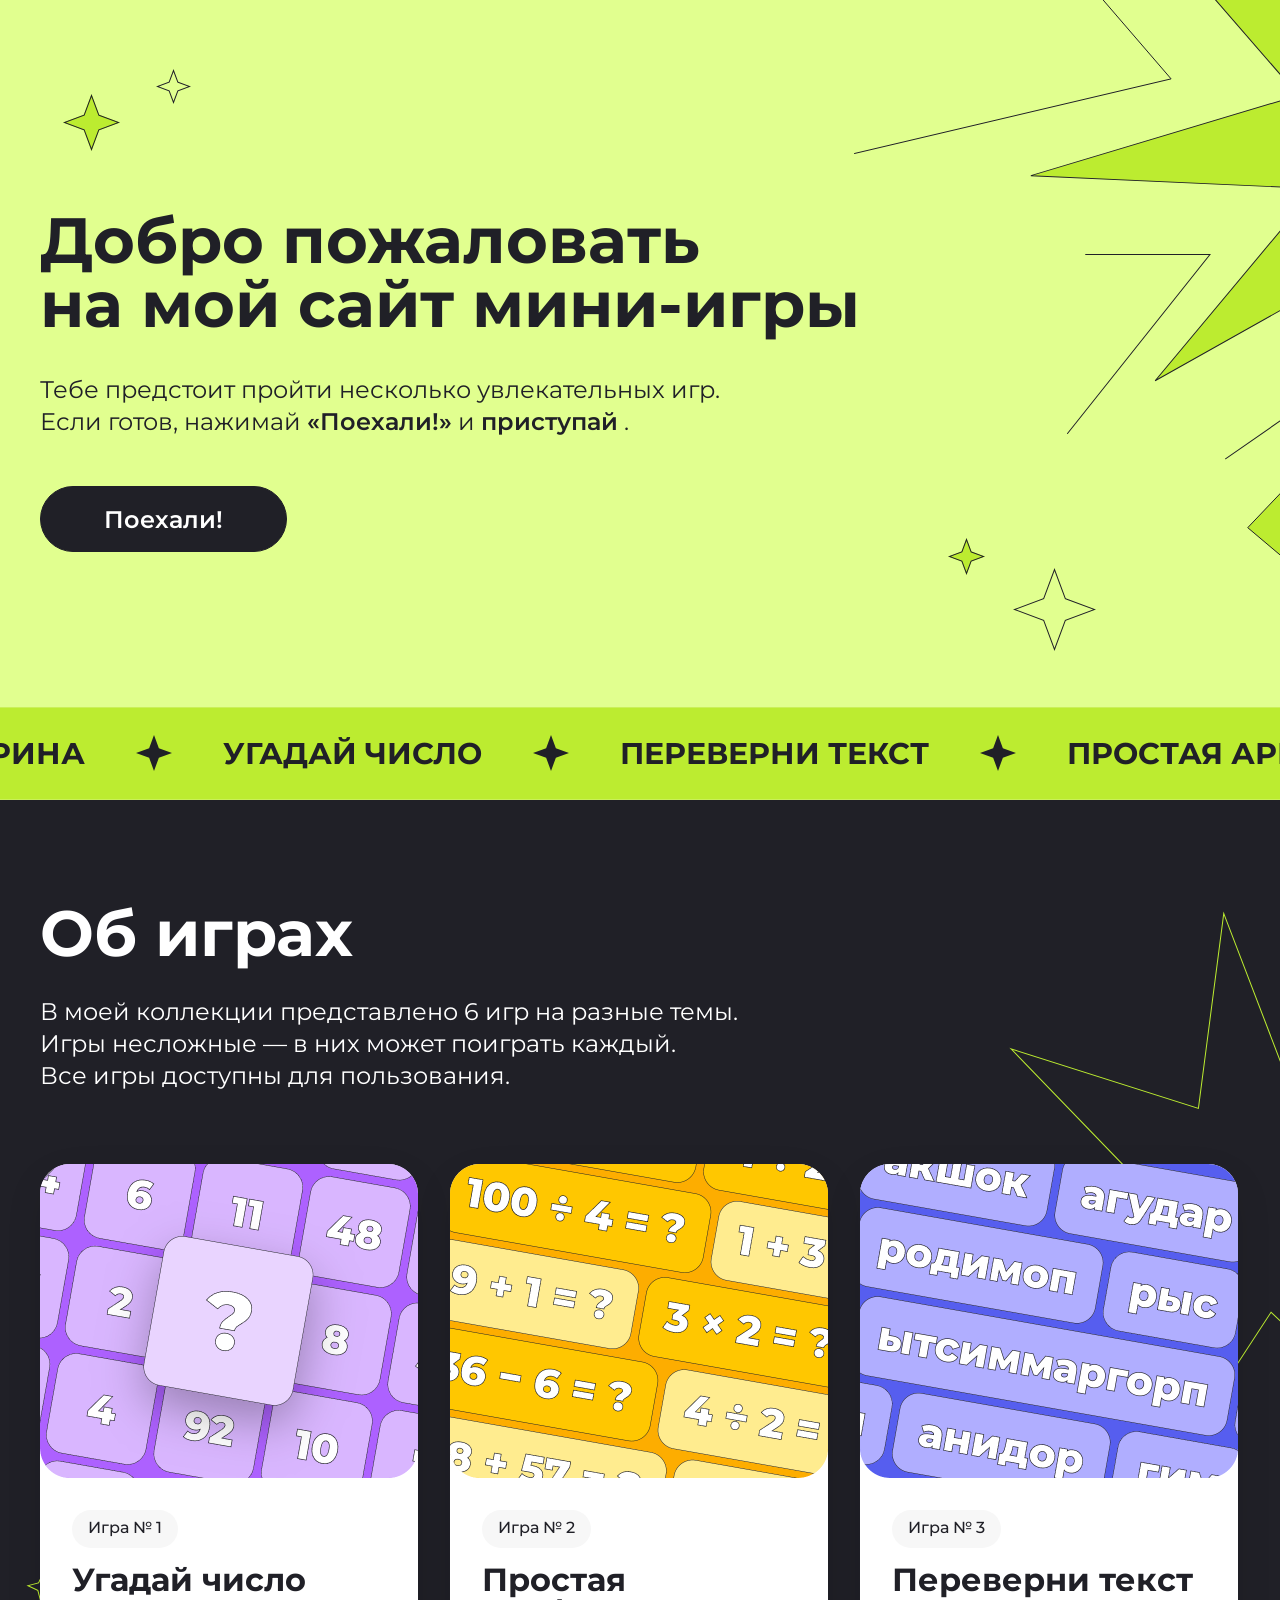
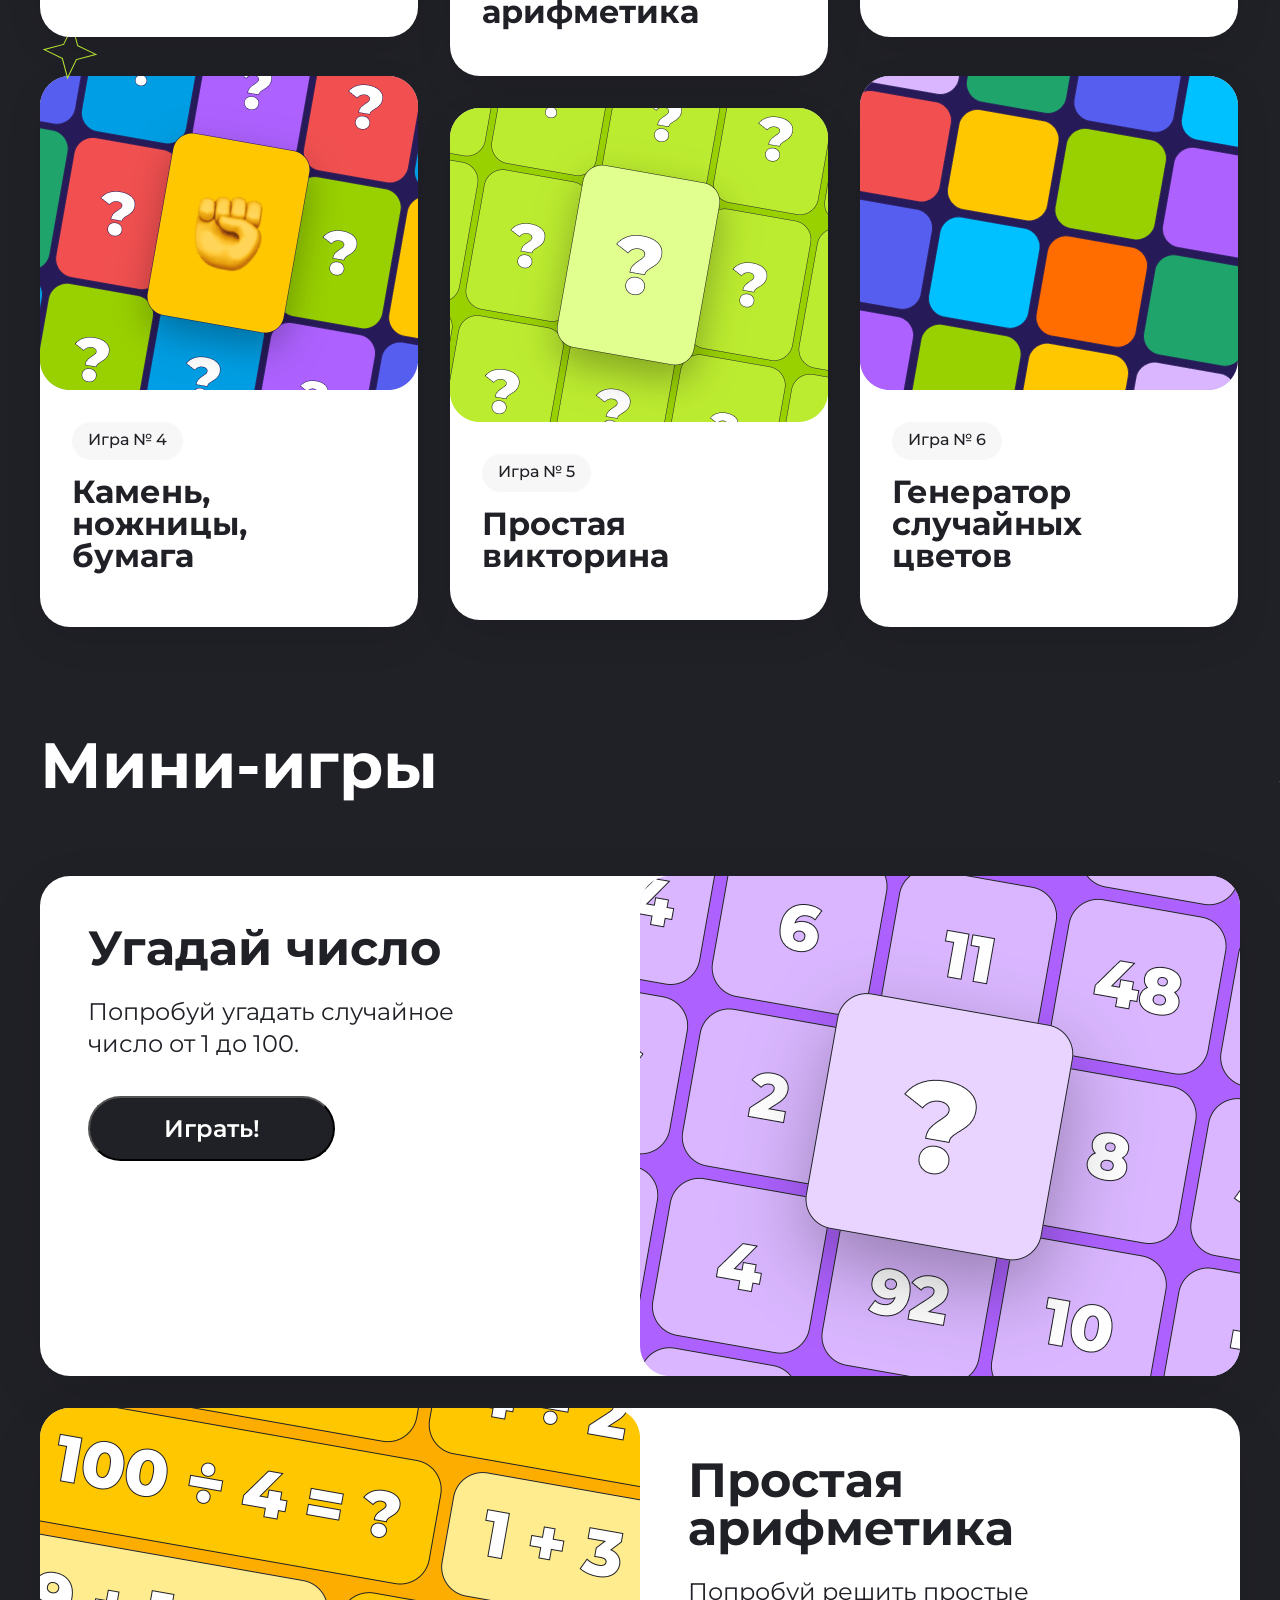
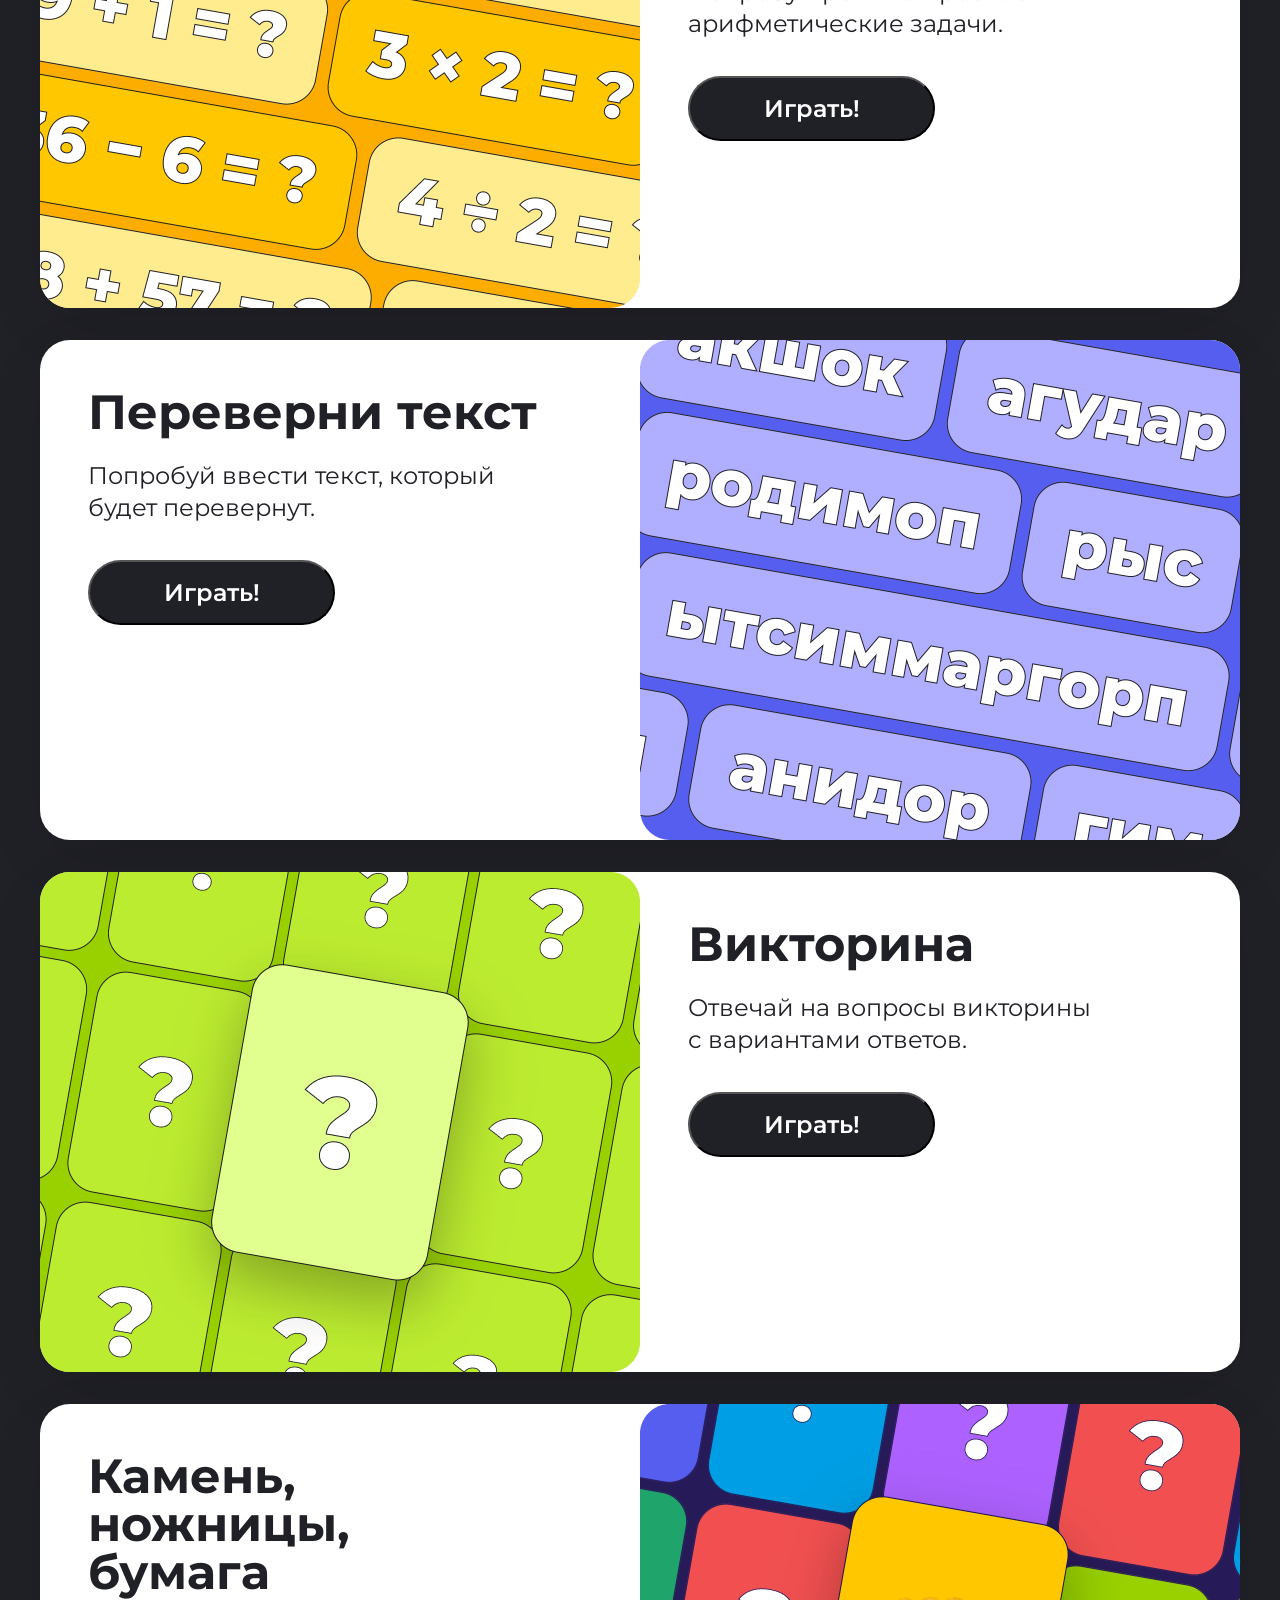
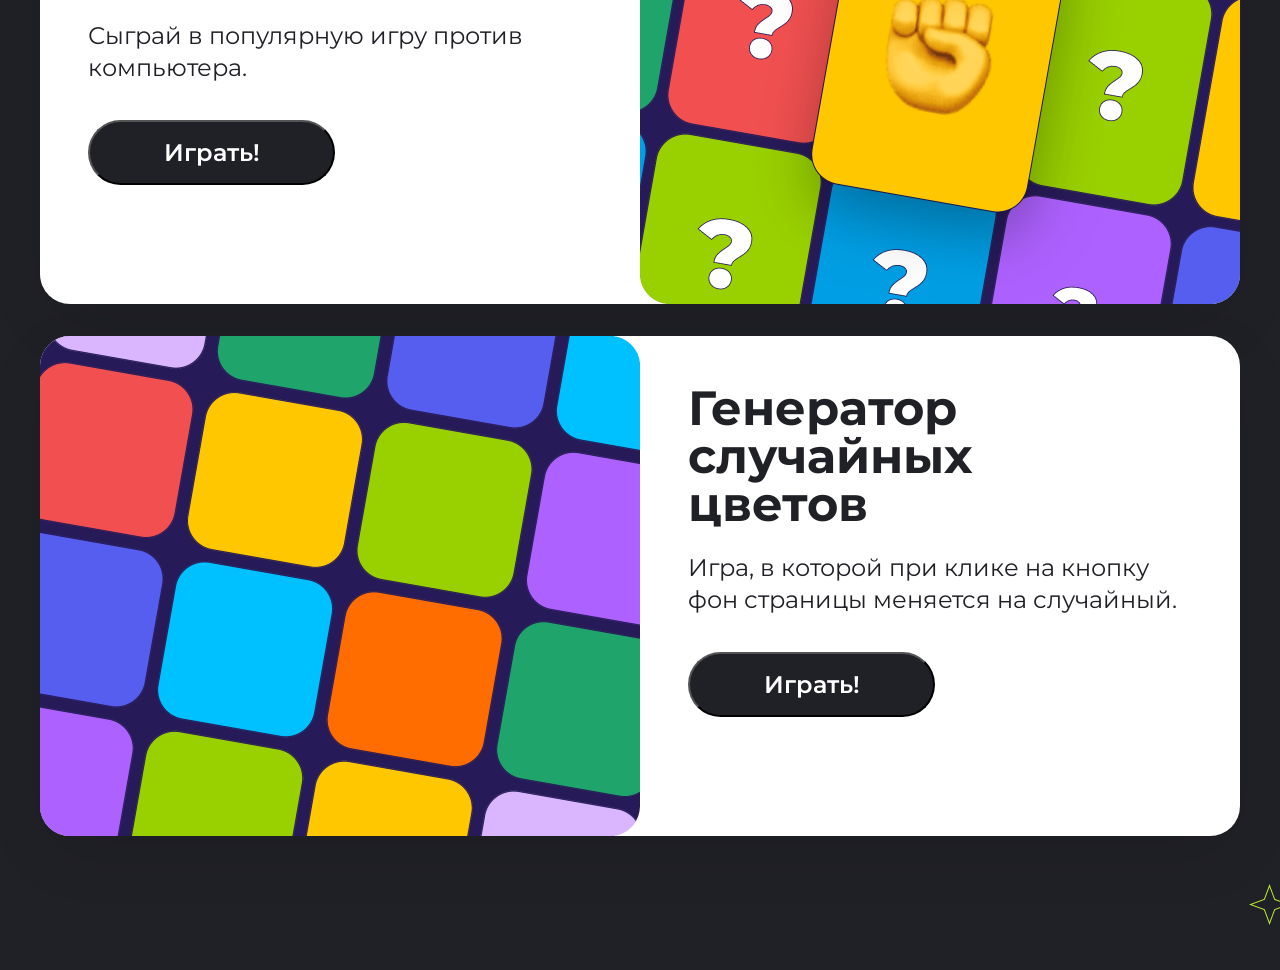
==== idex.html @ a17f1c23 "Обрезала поля и выделила поехали" ====
<!DOCTYPE html>
<html lang="en">
<head>
    <meta charset="UTF-8">
    <meta name="viewport" content="width=device-width, initial-scale=1.0">
    <title>Mini-igra</title>
    <link rel="preconnect" href="https://fonts.googleapis.com">
    <link rel="preconnect" href="https://fonts.gstatic.com" crossorigin>
    <link href="https://fonts.googleapis.com/css2?family=Montserrat:ital,wght@0,100..900;1,100..900&display=swap" rel="stylesheet">
    <link rel="stylesheet" href="style.css">
</head>
<body>
    <main>
      <section class="hero-page center">
        <img class="hero-page__img2"  src="jpg/Star-2.svg" alt="star">
        <img class="hero-page__img"  src="jpg/Star-3.svg" alt="star">
        <img class="hero-page__img3" src="jpg/star-4.svg" alt="star">
        <img class="hero-page__img4" src="jpg/vek1.svg" alt="star">
        <img class="hero-page__img5" src="jpg/vektor2.svg" alt="star">
        <img class="hero-page__img6" src="jpg/vektor3.svg" alt="star">
        <img class="hero-page__img7" src="jpg/palka.svg" alt="star">
        <img class="hero-page__img8" src="jpg/treug.svg" alt="star">
        <img class="hero-page__img9" src="jpg/Star-5.svg" alt="star">
        <img class="hero-page__img10" src="jpg/Star-6.svg" alt="star">
         <header class="header">
         <h1 class="header-title">Добро пожаловать <br> на мой сайт мини-игры</h1>
         <p class="header-subtitle">Тебе предстоит пройти несколько увлекательных игр.<br> Если готов, нажимай <span class="header-span"> «Поехали!»</span> и <span class="header-span">приступай</span> .</p>
         <a href="#scroll" class="header-button">Поехали!</a>
         </header>
         <div class="strip">
             <img src="jpg/Star-13.svg" alt="star" class="strip-star">
            <p class="strip-text">Викторина</p>
            <img src="jpg/Star-13.svg" alt="star" class="strip-star">
            <p class="strip-text">Угадай число</p>
             <img src="jpg/Star-13.svg" alt="star" class="strip-star">
            <p class="strip-text">Переверни текст</p>
             <img src="jpg/Star-13.svg" alt="star" class="strip-star">
            <p class="strip-text">Простая арифметика</p>
            <img src="jpg/Star-13.svg" alt="star" class="strip-star">
            <p class="strip-text">Викторина</p>
         </div>
      </section>
        <section class="content center"> 
            <h1 class="content-title" id="scroll">Об играх</h1>
            <p class="content-subtitle">В моей коллекции представлено 6 игр на разные темы. <br>Игры несложные — в них может поиграть каждый.<br> Все игры доступны для пользования.</p>
             <img class="content-star" src="jpg/Star-1.svg" alt="star">
             <img class="content-star2" src="jpg/Star-11.svg" alt="star">
             <img class="content-star3" src="jpg/Star-12.svg" alt="star">
            <div class="igra">
                <a href="#" class="igra-mini">
                    <img src="jpg/Обложка карточки.png" alt="kartochka" class="igra-mini__img">
                    <div class="igra-content">
                        <p class="igra-nomer">Игра № 1</p>
                        <p class="igra-name" >Угадай число</p>
                    </div>
                </a>
                  <a href="#" class="igra-mini2">
                    <img src="jpg/Обложка карточки(2).png" alt="kartochka" class="igra-mini__img">
                    <div class="igra-content">
                        <p class="igra-nomer">Игра № 2</p>
                        <p class="igra-name" >Простая <br> арифметика</p>
                    </div>
                </a>
                <a href="#" class="igra-mini">
                    <img src="jpg/Обложка карточки (3).png" alt="kartochka" class="igra-mini__img">
                    <div class="igra-content">
                        <p class="igra-nomer">Игра № 3</p>
                        <p class="igra-name" >Переверни текст</p>
                    </div>
                </a>
                 <a href="#" class="igra-mini3">
                    <img src="jpg/Обложка карточки (4).png" alt="kartochka" class="igra-mini__img">
                    <div class="igra-content">
                        <p class="igra-nomer">Игра № 4</p>
                        <p class="igra-name" >Камень,<br>ножницы,<br>бумага</p>
                    </div>
                </a>
                 <a href="#" class="igra-mini4">
                    <img src="jpg/Обложка карточки (5).png" alt="kartochka" class="igra-mini__img">
                    <div class="igra-content">
                        <p class="igra-nomer">Игра № 5</p>
                        <p class="igra-name" >Простая <br>викторина</p>
                    </div>
                </a>
                 <a href="#" class="igra-mini3">
                    <img src="jpg/Обложка карточки (6).png" alt="kartochka" class="igra-mini__img">
                    <div class="igra-content">
                        <p class="igra-nomer">Игра № 6</p>
                        <p class="igra-name" >Генератор <br>случайных <br>цветов</p>
                    </div>
                </a>
            </div>
        </section>
           <section class="mini-igri center">
            <img class="mini-igri__star"  src="jpg/Star-17.svg" alt="star">
            <img class="mini-igri__star2"  src="jpg/Star-16.svg" alt="star">
            <img class="mini-igri__star3" src="jpg/Star-18.svg" alt="star">
            <img class="mini-igri__star4" src="jpg/Star-19.svg" alt="star">
            <h1 class="mini-igri__title">Мини-игры</h1>
              <a href="#" class="mini-igri__igra1">
                    <img src="jpg/igra1.png" alt="kartochka" class="mini-igra__img">
                    <div class="mini-igri__content">
                        <p class="mini-igra__name">Угадай число</p>
                        <p class="mini-igra__infor" >Попробуй угадать случайное <br>число от 1 до 100.</p>
                        <button class="mini-igri__button">Играть!</button>
                    </div>
                </a>
                <a href="#" class="mini-igri__igra2">
                    <img src="jpg/igra2.png" alt="kartochka" class="mini-igra__img">
                    <div class="mini-igri__content">
                        <p class="mini-igra__name">Простая <br> арифметика</p>
                        <p class="mini-igra__infor" >Попробуй решить простые <br> арифметические задачи.</p>
                        <button class="mini-igri__button">Играть!</button>
                    </div>
                </a>
                <a href="#" class="mini-igri__igra">
                    <img src="jpg/igra3.png" alt="kartochka" class="mini-igra__img">
                    <div class="mini-igri__content">
                        <p class="mini-igra__name">Переверни текст</p>
                        <p class="mini-igra__infor" >Попробуй ввести текст, который <br>будет перевернут.</p>
                        <button class="mini-igri__button">Играть!</button>
                    </div>
                </a>
                <a href="#" class="mini-igri__igra2">
                    <img src="jpg/igra4.png" alt="kartochka" class="mini-igra__img">
                    <div class="mini-igri__content">
                        <p class="mini-igra__name">Викторина</p>
                        <p class="mini-igra__infor" >Отвечай на вопросы викторины <br>с вариантами ответов.</p>
                        <button class="mini-igri__button">Играть!</button>
                    </div>
                </a>
                <a href="#" class="mini-igri__igra">
                    <img src="jpg/igra5.png" alt="kartochka" class="mini-igra__img">
                    <div class="mini-igri__content">
                        <p class="mini-igra__name">Камень, <br>ножницы,<br>бумага</p>
                        <p class="mini-igra__infor">Сыграй в популярную игру против компьютера.</p>
                        <button class="mini-igri__button">Играть!</button>
                    </div>
                </a>
                <a href="#" class="mini-igri__igra2">
                    <img src="jpg/igra6.png" alt="kartochka" class="mini-igra__img">
                    <div class="mini-igri__content">
                        <p class="mini-igra__name">Генератор <br>случайных <br>цветов</p>
                        <p class="mini-igra__infor" >Игра, в которой при клике на кнопку <br> фон страницы меняется на случайный.</p>
                        <button class="mini-igri__button">Играть!</button>
                    </div>
                </a>
           </section>
    </main>
     <footer>

    </footer>
    
</body>
</html>
---- style.css ----
* {
  margin: 0;
  padding: 0;
}

a {
  text-decoration: none;
}

a,
input,
button {
  font-family: "Montserrat", sans-serif;
}

body {
  font-family: "Montserrat", sans-serif;
  font-size: 16px;
}

.center {
  padding-left: calc(50% - 600px);
  padding-right: calc(50% - 600px);
  overflow: hidden;
}

.hero-page {
  background: rgb(225, 255, 143);
  width: 1440px;
  height: 800px;
  position: relative;
}

.hero-page__img2 {
  position: absolute;
  top: 94px;
  left: 63px;
}

.hero-page__img {
  position: absolute;
  top: 69px;
  left: 156px;
}

.hero-page__img3 {
  position: absolute;
  top: -333px;
  right: -488px;
  left: 929px;
}

.hero-page__img4 {
  position: absolute;
  top: -10px;
  right: 269px;
  left: 854px;
}

.hero-page__img5 {
  position: absolute;
  top: 254px;
  left: 1067px;
  right: 231px;
}

.hero-page__img6 {
  position: absolute;
  top: 379px;
  left: 1225px;
  right: 5px;
}

.hero-page__img8 {
  position: absolute;
  top: 468px;
  left: 1247px;
  right: 113px;
}

.hero-page__img7 {
  position: absolute;
  top: 663px;
  left: 1347px;
  right: 61px;
}

.hero-page__img9 {
  position: absolute;
  top: 538px;
  left: 948px;
  right: 455px;
}

.hero-page__img10 {
  position: absolute;
  top: 568px;
  left: 1013px;
  right: 344px;
}

.header {
  padding-top: 194px;
}

.header-title {
  height: 156px;
  display: flex;
  flex-direction: row;
  align-items: center;
  color: rgb(32, 32, 39);
  font-family: "Montserrat";
  font-size: 64px;
  font-weight: 700;
  line-height: 100%;
  letter-spacing: 0px;
  text-align: left;
}

.header-subtitle {
  flex-direction: row;
  align-items: center;
  color: rgb(32, 32, 39);
  font-family: "Montserrat";
  font-size: 24px;
  font-weight: undefined;
  line-height: 32px;
  letter-spacing: 0px;
  text-align: left;
  padding-top: 24px;
}

.header-span {
  font-weight: 600;
}

.header-button {
  display: flex;
  flex-direction: row;
  justify-content: center;
  align-items: center;
  gap: 10;
  padding: 16px 28px 16px 28px;
  box-sizing: border-box;
  border: 1px solid rgb(32, 32, 39);
  border-radius: 60px;
  background: rgb(32, 32, 39);
  color: rgb(255, 255, 255);
  font-family: "Montserrat";
  font-size: 24px;
  font-weight: 600;
  line-height: 29px;
  letter-spacing: 0%;
  text-align: center;
  width: 247px;
  height: 66px;
  margin-top: 48px;
}

.header-button:hover {
  box-sizing: border-box;
  border: 1px solid rgb(0, 0, 0);
  border-radius: 60px;
  color: rgb(0, 0, 0);
  font-family: "Montserrat";
  font-size: 24px;
  font-weight: 600;
  line-height: 29px;
  letter-spacing: 0%;
  text-align: center;
  background-color: white;
}

.strip {
  display: flex;
  gap: 51px;
  justify-content: flex-start;
  align-items: flex-start;
  gap: 10;
  margin-top: 155px;
  margin-left: -300px;
  margin-right: -1500px;
  padding: 27px 49px 27px 49px;
  box-sizing: border-box;
  border: 1px solid rgba(255, 255, 255, 0.2);
  -webkit-backdrop-filter: blur(50px);
          backdrop-filter: blur(50px);
  background: rgb(188, 236, 48);
}

.strip-star {
  width: 36px;
  height: 36px;
}

.strip-text {
  display: flex;
  flex-direction: row;
  align-items: center;
  color: rgb(32, 32, 39);
  font-family: "Montserrat";
  font-size: 30px;
  font-weight: 700;
  line-height: 37px;
  letter-spacing: 4%;
  text-align: left;
  text-transform: uppercase;
}

.content {
  background: rgb(32, 32, 39);
  width: 1440px;
  height: 1470px;
  position: relative;
  z-index: 0;
}

.content-title {
  padding-top: 56px;
  display: flex;
  flex-direction: row;
  align-items: center;
  color: rgb(255, 255, 255);
  font-family: "Montserrat";
  font-size: 64px;
  font-weight: 700;
  line-height: 100%;
  letter-spacing: 0px;
  text-align: left;
  width: 314px;
  height: 78px;
  padding-top: 94px;
}

.content-subtitle {
  width: 788px;
  height: 96px;
  display: flex;
  flex-direction: row;
  align-items: center;
  color: rgb(255, 255, 255);
  font-family: "Montserrat";
  font-size: 24px;
  font-weight: 400;
  line-height: 32px;
  letter-spacing: 0px;
  text-align: left;
  padding-top: 24px;
}

.content-star {
  position: absolute;
  top: 77px;
  left: 933px;
  right: -143px;
  z-index: 1;
}

.content-star2 {
  position: absolute;
  top: 770px;
  left: 25px;
  right: 1381px;
}

.content-star3 {
  position: absolute;
  top: 822px;
  left: 40px;
  right: 1341px;
}

.igra {
  display: flex;
  gap: 32px;
  flex-wrap: wrap;
}

.igra-mini {
  margin-top: 72px;
  border-radius: 30px;
  box-shadow: 0px 12.6122951508px 42.2511901855px -7.57px rgba(0, 0, 0, 0.13);
  background: rgb(255, 255, 255);
  display: flex;
  flex-direction: column;
  justify-content: flex-start;
  align-items: flex-start;
  width: 378px;
  height: 473px;
  z-index: 3;
}

.igra-mini:hover {
  transform: scale(1.1);
}

.igra-mini2:hover {
  transform: scale(1.1);
}

.igra-mini3:hover {
  transform: scale(1.1);
}

.igra-mini4:hover {
  transform: scale(1.1);
}

.igra-content {
  display: flex;
  flex-direction: column;
  justify-content: flex-start;
  align-items: flex-start;
  gap: 10;
  padding: 32px 32px 36px 32px;
  border-radius: 30px;
}

.igra-nomer {
  display: flex;
  flex-direction: row;
  align-items: flex-end;
  color: rgb(32, 32, 39);
  font-family: "Montserrat";
  font-size: 16px;
  font-weight: 500;
  line-height: 20px;
  letter-spacing: 0px;
  text-align: left;
  display: flex;
  flex-direction: row;
  justify-content: flex-start;
  align-items: center;
  padding: 8px 16px 10px 16px;
  border-radius: 52.58px;
  background: rgb(247, 247, 247);
}

.igra-name {
  display: flex;
  flex-direction: row;
  align-items: center;
  color: rgb(32, 32, 39);
  font-family: "Montserrat";
  font-size: 32px;
  font-weight: 700;
  line-height: 100%;
  letter-spacing: 0px;
  text-align: left;
  margin-top: 16px;
}

.igra-mini2 {
  margin-top: 72px;
  border-radius: 30px;
  box-shadow: 0px 12.6122951508px 42.2511901855px -7.57px rgba(0, 0, 0, 0.13);
  background: rgb(255, 255, 255);
  display: flex;
  flex-direction: column;
  justify-content: flex-start;
  align-items: flex-start;
  width: 378px;
  height: 512px;
}

.igra-mini3 {
  border-radius: 30px;
  box-shadow: 0px 12.6122951508px 42.2511901855px -7.57px rgba(0, 0, 0, 0.13);
  background: rgb(255, 255, 255);
  display: flex;
  flex-direction: column;
  justify-content: flex-start;
  align-items: flex-start;
  width: 378px;
  height: 551px;
  margin-top: -32px;
}

.igra-mini4 {
  border-radius: 30px;
  box-shadow: 0px 12.6122951508px 42.2511901855px -7.57px rgba(0, 0, 0, 0.13);
  background: rgb(255, 255, 255);
  display: flex;
  flex-direction: column;
  justify-content: flex-start;
  align-items: flex-start;
  width: 378px;
  height: 512px;
}

.mini-igri {
  position: relative;
  width: 1440px;
  height: 3500px;
  background: rgb(32, 32, 39);
}

.mini-igri__star {
  position: absolute;
  top: 94px;
  left: 1277px;
  right: 124px;
}

.mini-igri__star2 {
  position: absolute;
  top: 126px;
  left: 1320px;
  right: 45px;
}

.mini-igri__star3 {
  position: absolute;
  top: 3366px;
  left: 1319px;
  right: 52px;
}

.mini-igri__star4 {
  position: absolute;
  top: 3414px;
  left: 1249px;
  right: 150px;
}

.mini-igri__title {
  color: rgb(255, 255, 255);
  font-family: "Montserrat";
  font-size: 64px;
  font-weight: 700;
  line-height: 100%;
  letter-spacing: 0px;
  text-align: left;
  width: 400px;
  height: 78px;
  display: flex;
  flex-direction: row;
  align-items: center;
  padding-top: 56px;
}

.mini-igri__igra1 {
  margin-top: 72px;
  width: 1200px;
  height: 500px;
  display: flex;
  flex-direction: row;
  justify-content: flex-start;
  align-items: flex-start;
  flex-direction: row-reverse;
  border-radius: 30px;
  box-shadow: 0px 20px 67px -12px rgba(0, 0, 0, 0.13);
  background: rgb(255, 255, 255);
}

.mini-igri__igra {
  margin-top: 32px;
  width: 1200px;
  height: 500px;
  display: flex;
  flex-direction: row;
  justify-content: flex-start;
  align-items: flex-start;
  flex-direction: row-reverse;
  border-radius: 30px;
  box-shadow: 0px 20px 67px -12px rgba(0, 0, 0, 0.13);
  background: rgb(255, 255, 255);
}

.mini-igri__igra2 {
  margin-top: 32px;
  width: 1200px;
  height: 500px;
  display: flex;
  flex-direction: row;
  justify-content: flex-start;
  align-items: flex-start;
  border-radius: 30px;
  box-shadow: 0px 20px 67px -12px rgba(0, 0, 0, 0.13);
  background: rgb(255, 255, 255);
}

.mini-igra__img {
  width: 600px;
  height: 500px;
}

.mini-igri__content {
  display: flex;
  flex-direction: column;
  justify-content: flex-start;
  align-items: flex-start;
  gap: 10;
  padding: 48px;
  width: 600px;
  height: 500px;
}

.mini-igra__name {
  display: flex;
  flex-direction: row;
  align-items: center;
  color: rgb(32, 32, 39);
  font-family: "Montserrat";
  font-size: 48px;
  font-weight: 700;
  line-height: 100%;
  letter-spacing: 0px;
  text-align: left;
}

.mini-igra__infor {
  display: flex;
  flex-direction: row;
  align-items: center;
  color: rgb(32, 32, 39);
  font-family: "Montserrat";
  font-size: 24px;
  font-weight: 400;
  line-height: 32px;
  letter-spacing: 0px;
  text-align: left;
  margin-top: 24px;
}

.mini-igri__button {
  display: flex;
  color: rgb(255, 255, 255);
  font-family: "Montserrat";
  font-size: 24px;
  font-weight: 600;
  line-height: 29px;
  letter-spacing: 0%;
  text-align: center;
  flex-direction: row;
  justify-content: center;
  align-items: center;
  gap: 10;
  padding: 16px 28px 16px 28px;
  border-radius: 60px;
  background: rgb(32, 32, 39);
  margin-top: 36px;
  width: 247px;
}

@media (max-width: 1024px) {
  .center {
    padding-left: calc(50% - 393px);
    padding-right: calc(50% - 393px);
  }
}
@media (max-width: 767px) {
  .center {
    padding-left: calc(50% - 192px);
    padding-right: calc(50% - 192px);
  }
  .hero-page__img {
    top: 64px;
    left: 94px;
    width: 21px;
    height: 21px;
  }
  .hero-page__img2 {
    top: 97px;
    left: 37px;
    width: 35px;
    height: 35px;
  }
  .hero-page__img3 {
    top: -104px;
    left: 188px;
    width: 223.52px;
    height: 238.57px;
  }
  .hero-page__img4 {
    display: none;
  }
  .hero-page__img5 {
    display: none;
  }
  .hero-page__img6 {
    display: none;
  }
  .hero-page__img7 {
    display: none;
  }
  .hero-page__img8 {
    display: none;
  }
  .hero-page__img9 {
    width: 18px;
    height: 18px;
    top: 557px;
    left: 272px;
  }
  .hero-page__img10 {
    width: 39px;
    height: 41px;
    top: 580px;
    left: 303px;
  }
  .header {
    padding-top: 147px;
  }
  .header-title {
    width: 262px;
    height: 196px;
    display: flex;
    flex-direction: row;
    align-items: center;
    color: rgb(32, 32, 39);
    font-family: "Montserrat";
    font-size: 40px;
    font-weight: 700;
    line-height: 100%;
    letter-spacing: 0px;
    text-align: center;
    margin-left: 57px;
  }
  .header-subtitle {
    width: 296px;
    height: 60px;
    display: flex;
    flex-direction: row;
    align-items: center;
    color: rgb(32, 32, 39);
    font-family: "Montserrat";
    font-size: 16px;
    font-weight: 400;
    line-height: 100%;
    letter-spacing: 0px;
    text-align: center;
    margin-left: 41px;
    margin-top: -24px;
  }
  .header-button {
    margin-left: 46px;
    margin-top: 36px;
    display: flex;
    justify-content: center;
    flex-direction: row;
    align-items: center;
    gap: 10;
    padding: 16px 28px 16px 28px;
    box-sizing: border-box;
    border: 1px solid rgb(32, 32, 39);
    border-radius: 60px;
    background: rgb(32, 32, 39);
    color: rgb(255, 255, 255);
    font-family: "Montserrat";
    font-size: 16px;
    font-weight: 600;
    line-height: 20px;
    letter-spacing: 0%;
    text-align: center;
    width: 285px;
    height: 55px;
  }
  .strip {
    display: flex;
    justify-content: flex-start;
    align-items: flex-start;
    gap: 6;
    padding: 16px 24px 16px 24px;
  }
  .strip-star {
    width: 19.34px;
    height: 19.34px;
  }
  .strip-text {
    width: 146px;
    height: 18px;
    display: flex;
    flex-direction: row;
    align-items: center;
    color: rgb(32, 32, 39);
    font-family: "Montserrat";
    font-size: 16px;
    font-weight: 700;
    line-height: 20px;
    letter-spacing: 4%;
    text-align: left;
    text-transform: uppercase;
  }
  .content {
    display: none;
  }
  .mini-igri__title {
    flex-direction: row;
    align-items: center;
    width: 250px;
    height: 49px;
    display: flex;
    color: rgb(255, 255, 255);
    font-family: "Montserrat";
    font-size: 40px;
    font-weight: 700;
    line-height: 100%;
    letter-spacing: 0px;
    text-align: left;
    margin-left: 16px;
  }
  .mini-igri__igra1 {
    width: 343px;
    height: 528.63px;
    margin-left: 16px;
  }
  .mini-igra__img {
    width: 343px;
    height: 284.93px;
  }
  .mini-igra__name {
    display: flex;
    flex-direction: row;
    align-items: center;
    color: rgb(32, 32, 39);
    font-family: "Montserrat";
    font-size: 32px;
    font-weight: 700;
    line-height: 100%;
    letter-spacing: 0px;
    text-align: left;
  }
}/*# sourceMappingURL=style.css.map */
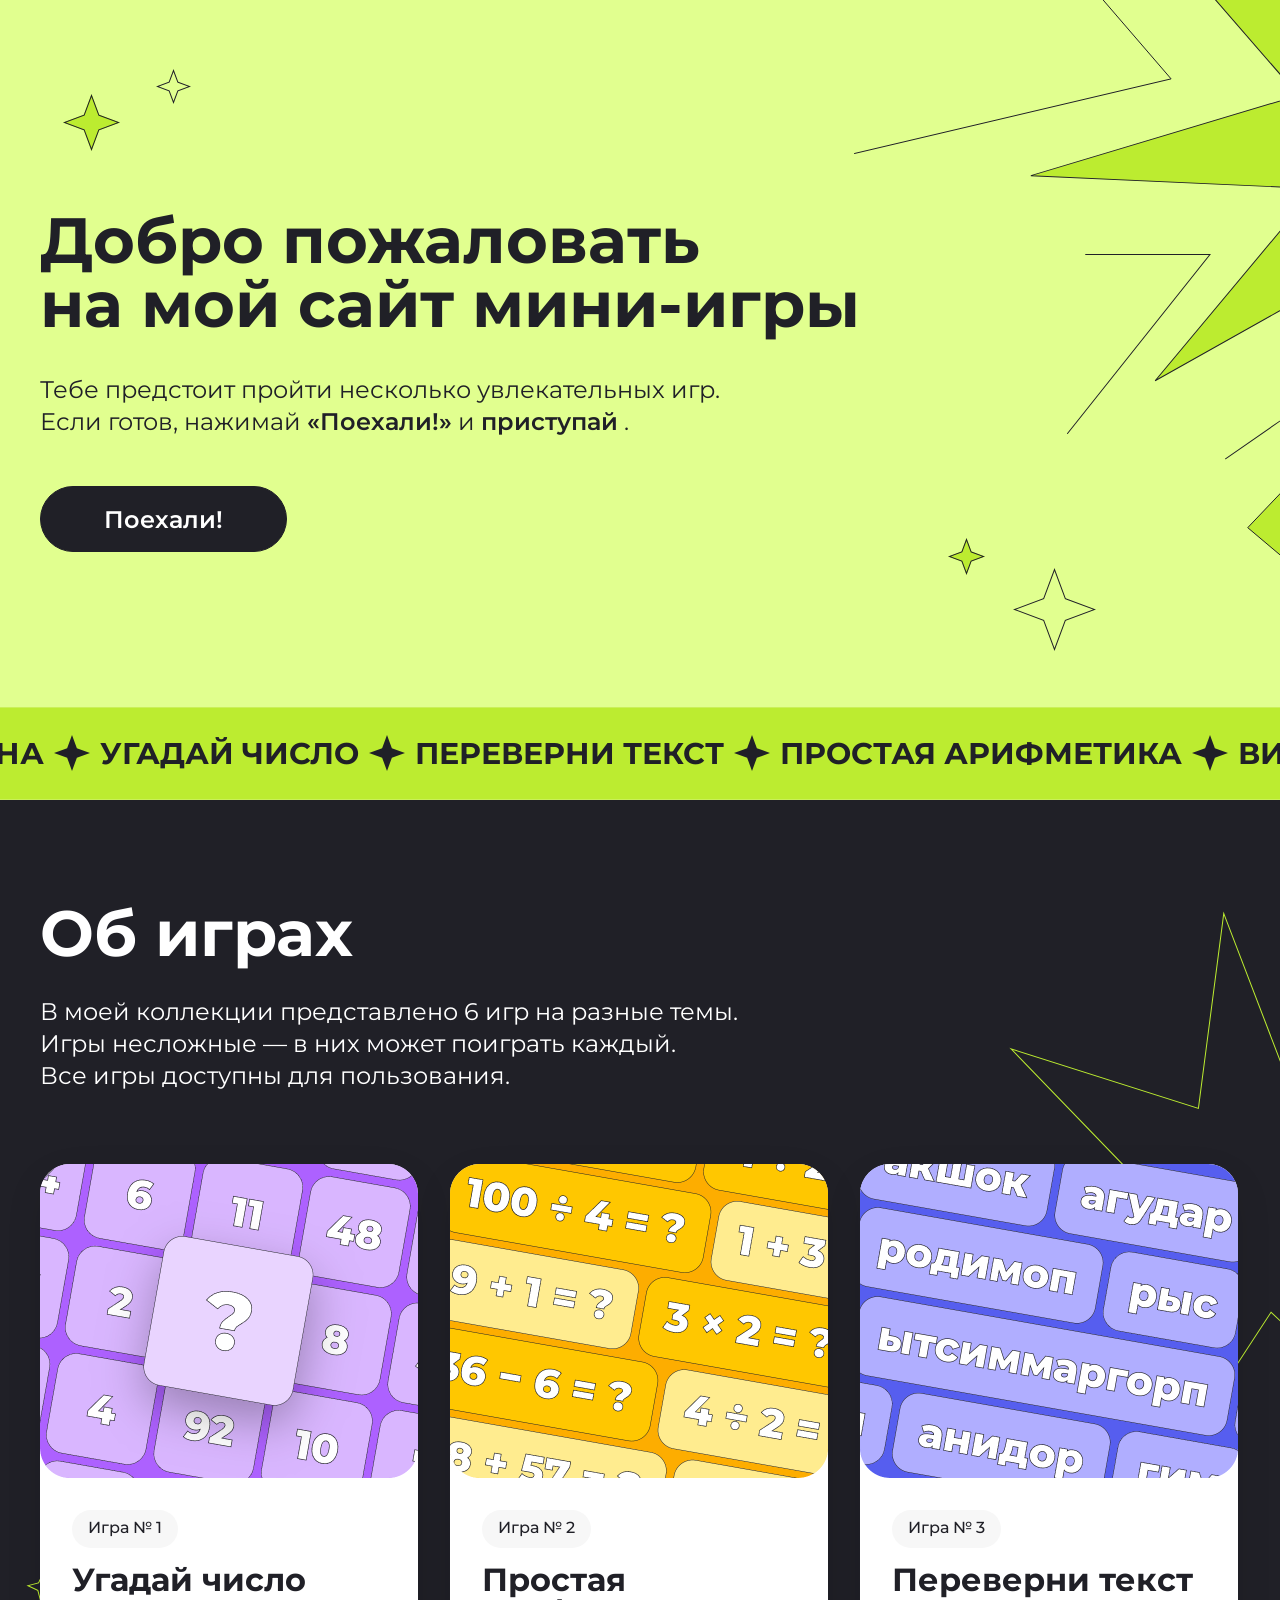
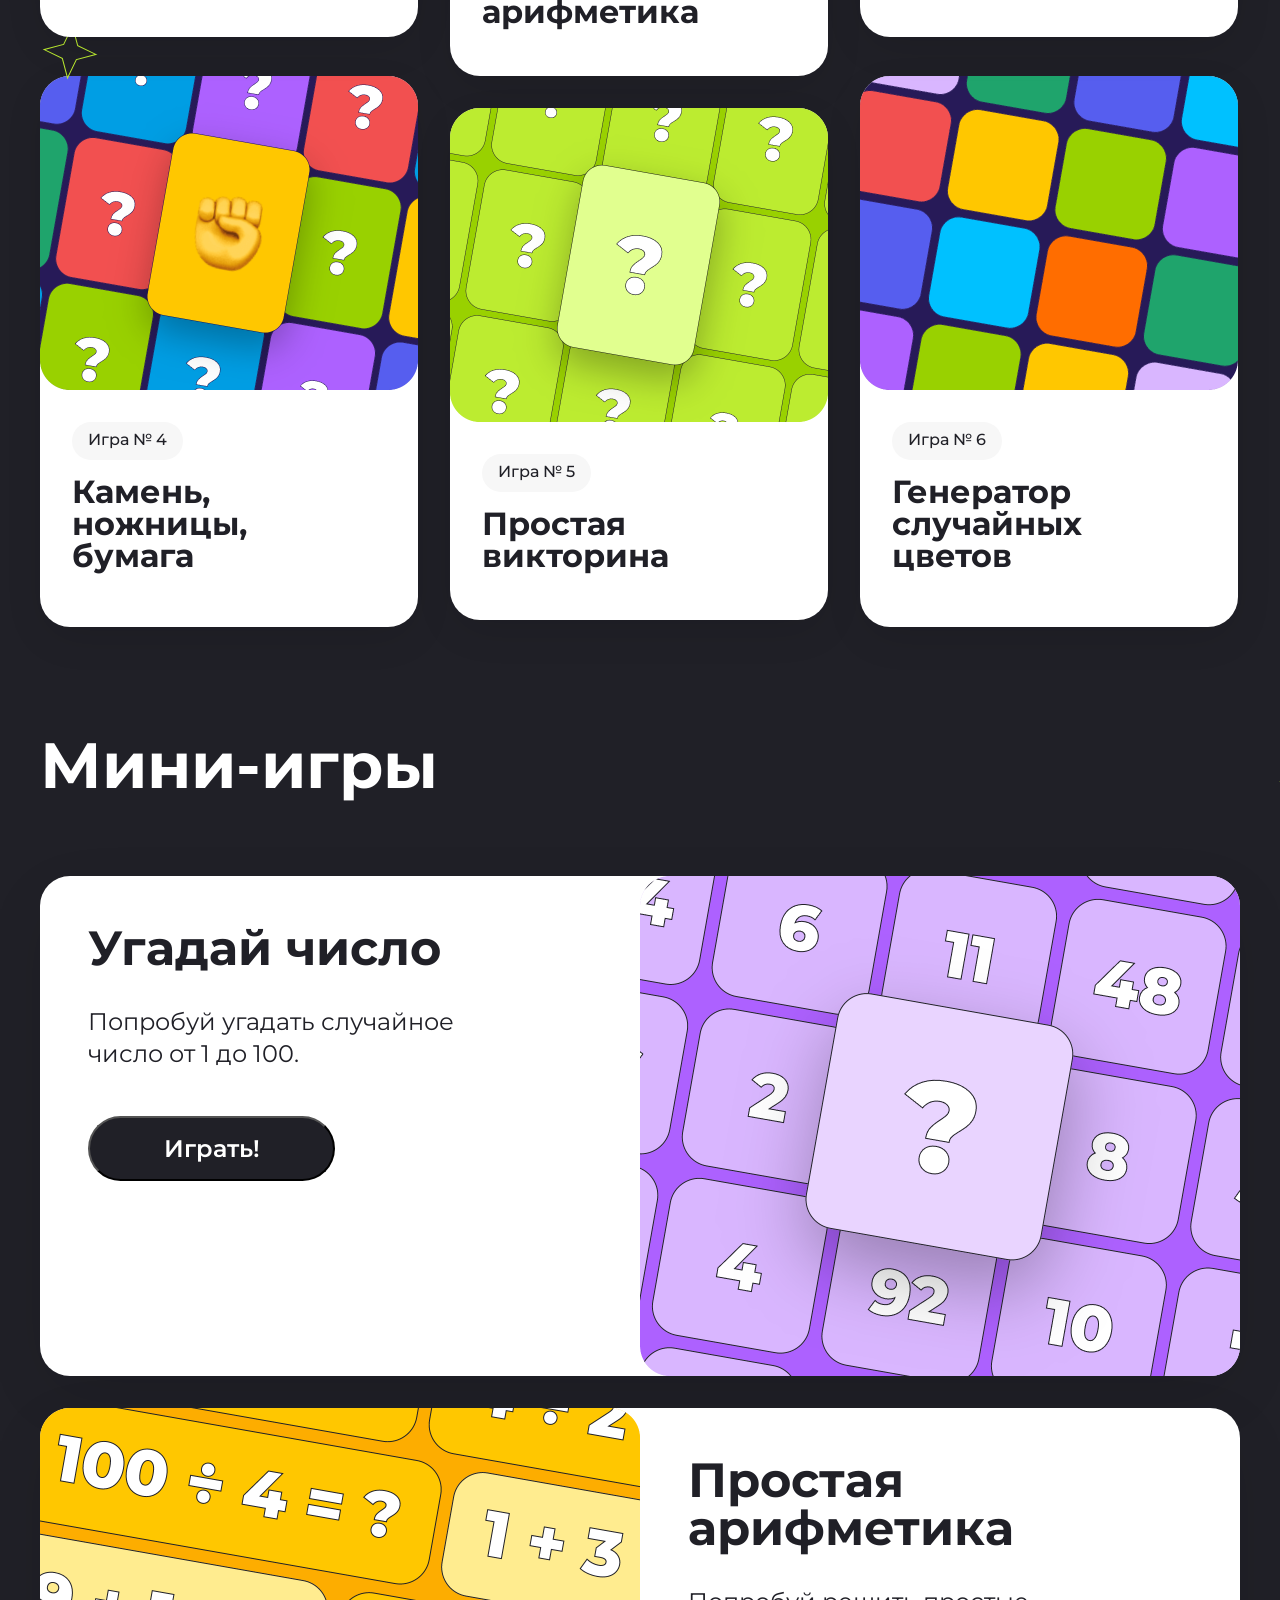
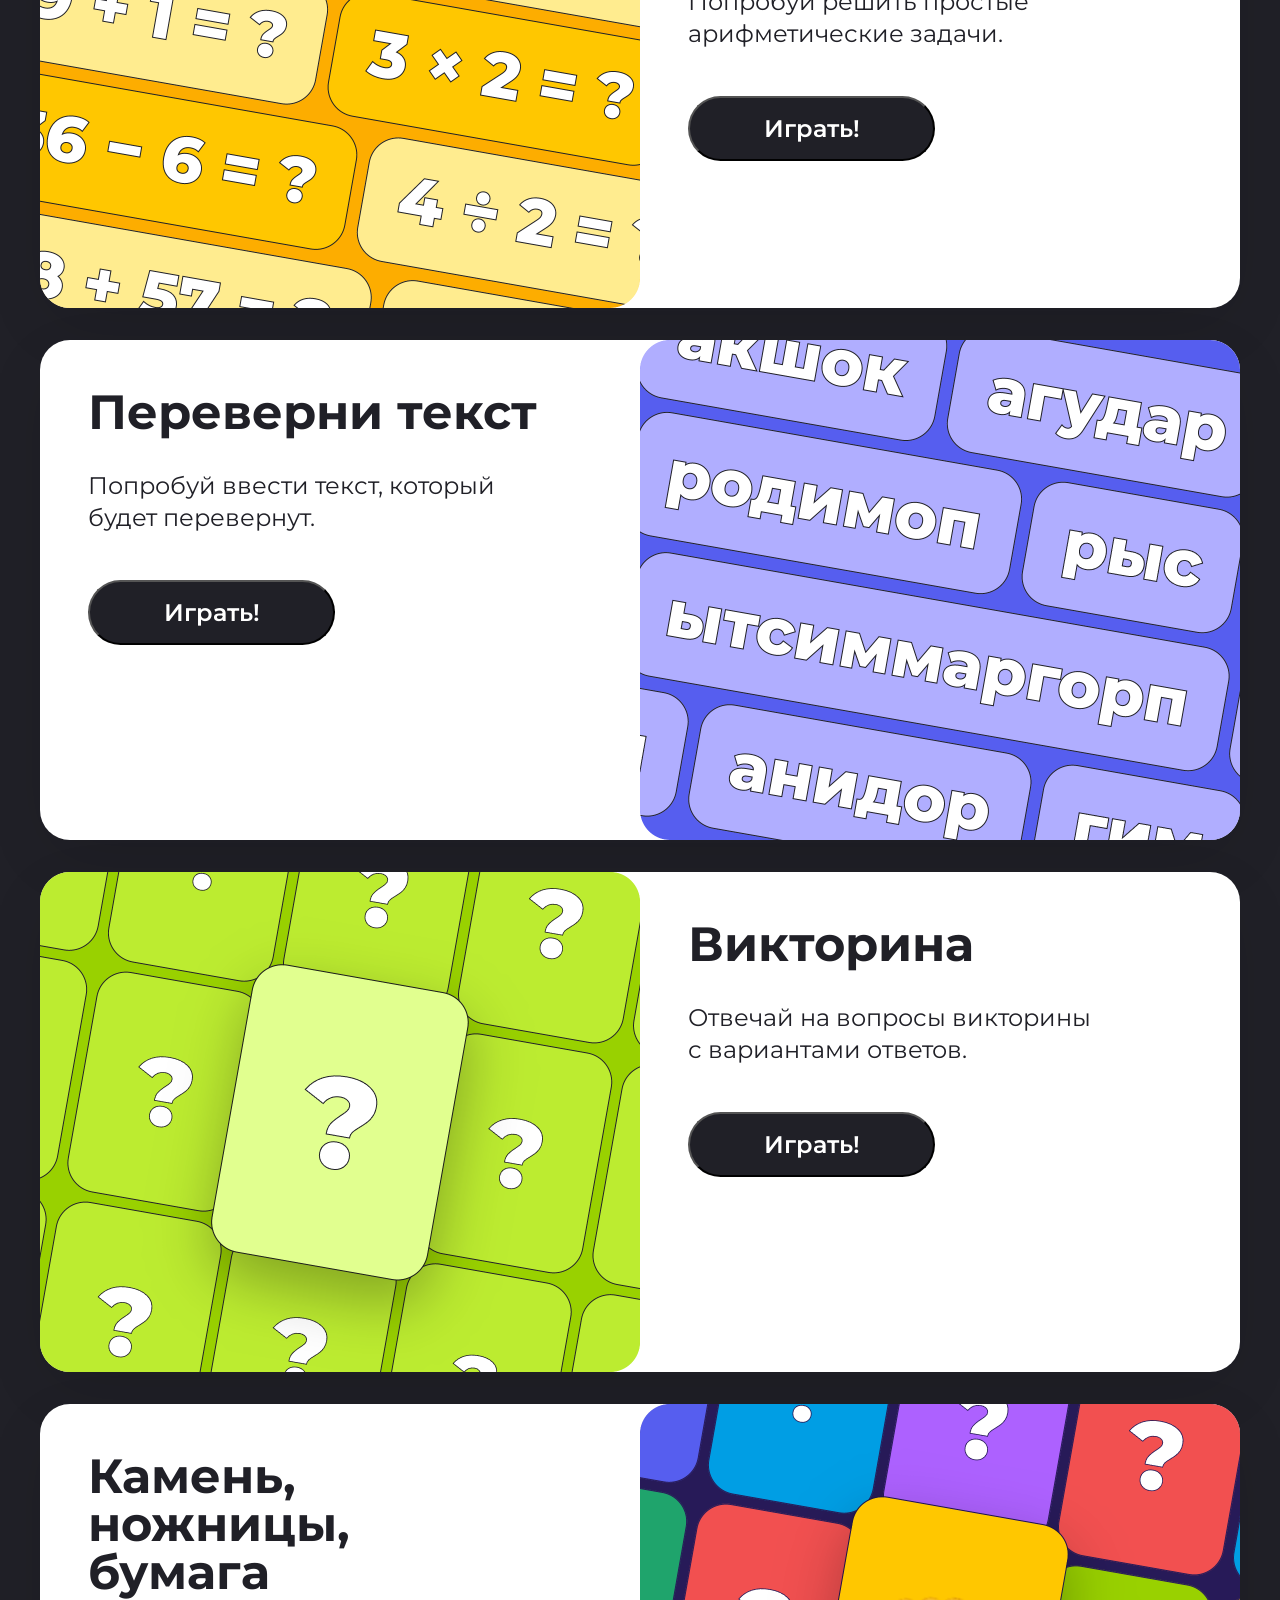
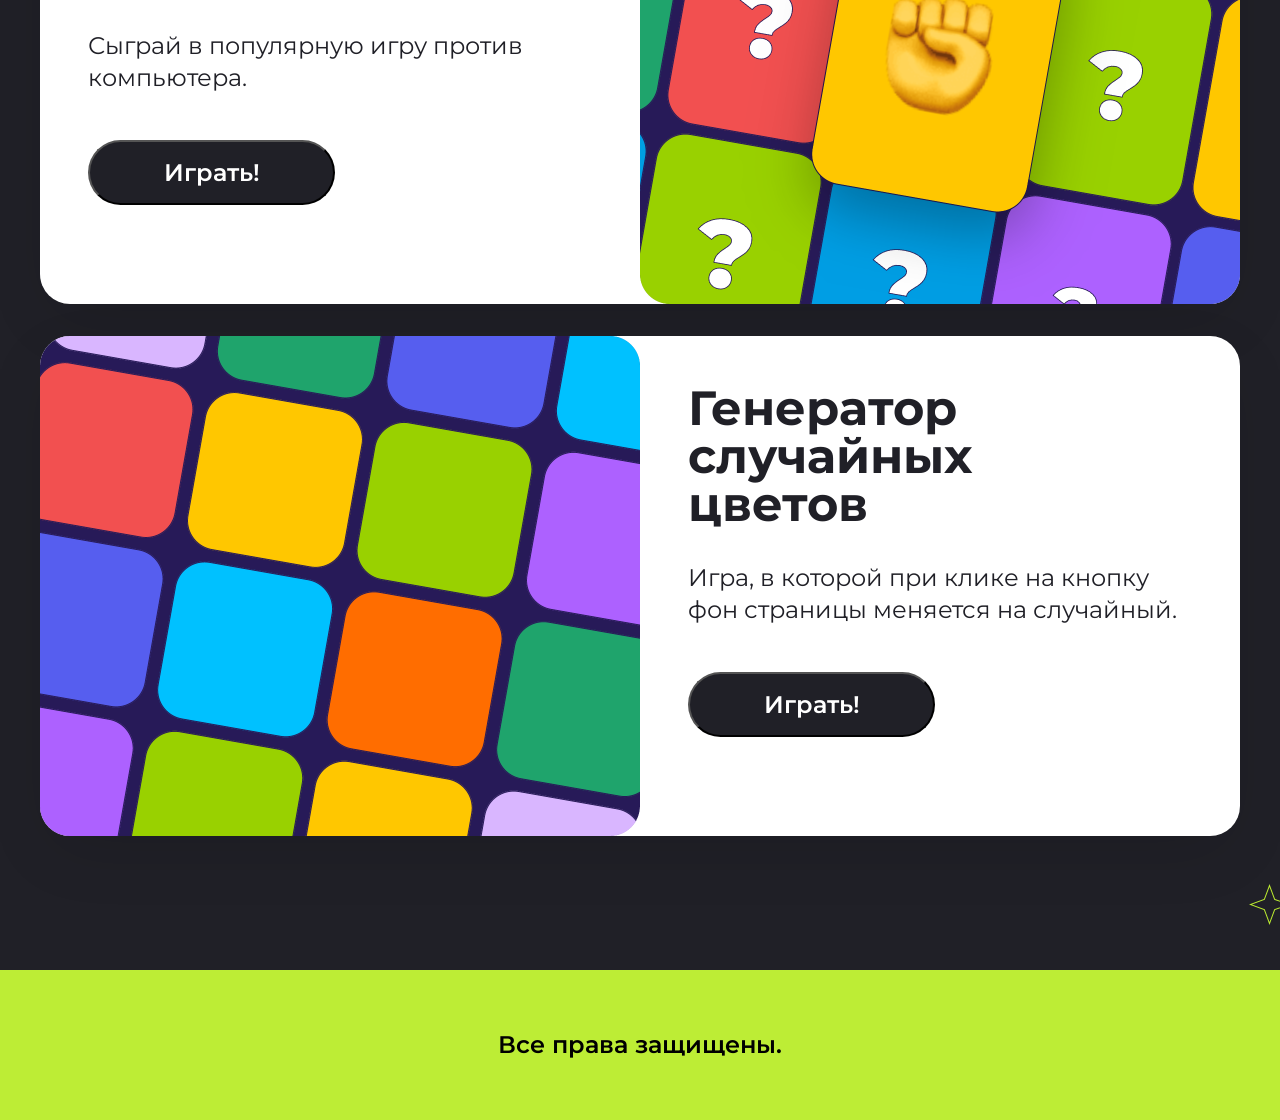
==== commit 8afdd79f: "Добавила подвал сайта" ====
--- a/idex.html
+++ b/idex.html
@@ -148,8 +148,10 @@
            </section>
     </main>
      <footer>
-
+     
     </footer>
-    
+    <div class="footer">
+    <p class="footer-text">Все права защищены.</p>
+    </div>
 </body>
 </html>
--- a/style.css
+++ b/style.css
@@ -26,8 +26,6 @@
 
 .hero-page {
   background: rgb(225, 255, 143);
-  width: 1440px;
-  height: 800px;
   position: relative;
 }
 
@@ -176,7 +174,7 @@
   gap: 51px;
   justify-content: flex-start;
   align-items: flex-start;
-  gap: 10;
+  gap: 10px;
   margin-top: 155px;
   margin-left: -300px;
   margin-right: -1500px;
@@ -209,7 +207,6 @@
 
 .content {
   background: rgb(32, 32, 39);
-  width: 1440px;
   height: 1470px;
   position: relative;
   z-index: 0;
@@ -233,7 +230,6 @@
 }
 
 .content-subtitle {
-  width: 788px;
   height: 96px;
   display: flex;
   flex-direction: row;
@@ -390,9 +386,8 @@
 
 .mini-igri {
   position: relative;
-  width: 1440px;
-  height: 3500px;
   background: rgb(32, 32, 39);
+  padding-bottom: 134px;
 }
 
 .mini-igri__star {
@@ -441,12 +436,11 @@
 
 .mini-igri__igra1 {
   margin-top: 72px;
-  width: 1200px;
-  height: 500px;
-  display: flex;
-  flex-direction: row;
-  justify-content: flex-start;
-  align-items: flex-start;
+  display: flex;
+  flex-direction: row;
+  justify-content: flex-start;
+  align-items: flex-start;
+  justify-content: space-between;
   flex-direction: row-reverse;
   border-radius: 30px;
   box-shadow: 0px 20px 67px -12px rgba(0, 0, 0, 0.13);
@@ -455,11 +449,9 @@
 
 .mini-igri__igra {
   margin-top: 32px;
-  width: 1200px;
-  height: 500px;
-  display: flex;
-  flex-direction: row;
-  justify-content: flex-start;
+  display: flex;
+  justify-content: space-between;
+  flex-direction: row;
   align-items: flex-start;
   flex-direction: row-reverse;
   border-radius: 30px;
@@ -490,10 +482,8 @@
   flex-direction: column;
   justify-content: flex-start;
   align-items: flex-start;
-  gap: 10;
+  gap: 10px;
   padding: 48px;
-  width: 600px;
-  height: 500px;
 }
 
 .mini-igra__name {
@@ -520,7 +510,7 @@
   line-height: 32px;
   letter-spacing: 0px;
   text-align: left;
-  margin-top: 24px;
+  padding-top: 24px;
 }
 
 .mini-igri__button {
@@ -543,6 +533,27 @@
   width: 247px;
 }
 
+.footer {
+  background: rgb(189, 237, 53);
+  overflow: hidden;
+}
+
+.footer-text {
+  color: rgb(0, 0, 0);
+  font-family: "Montserrat";
+  font-size: 24px;
+  font-weight: 600;
+  line-height: 100%;
+  letter-spacing: 0px;
+  text-align: center;
+  display: flex;
+  flex-direction: row;
+  align-items: center;
+  height: 150px;
+  width: 100%;
+  justify-content: space-around;
+}
+
 @media (max-width: 1024px) {
   .center {
     padding-left: calc(50% - 393px);
@@ -568,8 +579,7 @@
   }
   .hero-page__img3 {
     top: -104px;
-    left: 188px;
-    width: 223.52px;
+    left: 230px;
     height: 238.57px;
   }
   .hero-page__img4 {
@@ -618,9 +628,7 @@
     margin-left: 57px;
   }
   .header-subtitle {
-    width: 296px;
     height: 60px;
-    display: flex;
     flex-direction: row;
     align-items: center;
     color: rgb(32, 32, 39);
@@ -630,7 +638,6 @@
     line-height: 100%;
     letter-spacing: 0px;
     text-align: center;
-    margin-left: 41px;
     margin-top: -24px;
   }
   .header-button {
@@ -668,7 +675,6 @@
     height: 19.34px;
   }
   .strip-text {
-    width: 146px;
     height: 18px;
     display: flex;
     flex-direction: row;
@@ -701,18 +707,25 @@
     margin-left: 16px;
   }
   .mini-igri__igra1 {
+    height: 100%;
     width: 343px;
-    height: 528.63px;
     margin-left: 16px;
+    margin-top: 48px;
+    display: flex;
+    flex-direction: column;
+    justify-content: flex-start;
+    align-items: flex-start;
   }
   .mini-igra__img {
     width: 343px;
+    border-radius: 30px;
     height: 284.93px;
   }
   .mini-igra__name {
     display: flex;
-    flex-direction: row;
-    align-items: center;
+    flex-direction: column;
+    justify-content: flex-start;
+    align-items: flex-start;
     color: rgb(32, 32, 39);
     font-family: "Montserrat";
     font-size: 32px;
@@ -721,4 +734,96 @@
     letter-spacing: 0px;
     text-align: left;
   }
+  .mini-igri__igra2 {
+    display: flex;
+    flex-direction: column;
+    justify-content: flex-start;
+    align-items: flex-start;
+    width: 343px;
+    margin-left: 16px;
+    height: 100%;
+    border-radius: 30px;
+  }
+  .mini-igri__igra {
+    display: flex;
+    flex-direction: column;
+    justify-content: flex-start;
+    align-items: flex-start;
+    width: 343px;
+    margin-left: 16px;
+    border-radius: 30px;
+    height: 100%;
+  }
+  .mini-igri__content {
+    display: flex;
+    flex-direction: column;
+    justify-content: flex-start;
+    align-items: flex-start;
+    padding: 29px;
+    display: flex;
+    flex-direction: column;
+    justify-content: flex-start;
+    align-items: flex-start;
+  }
+  .mini-igra__infor {
+    display: flex;
+    flex-direction: row;
+    align-items: center;
+    color: rgb(0, 0, 0);
+    font-family: "Montserrat";
+    font-size: 16px;
+    font-weight: 400;
+    line-height: 100%;
+    letter-spacing: 0px;
+    text-align: left;
+    padding-top: 6px;
+  }
+  .mini-igri__button {
+    display: flex;
+    flex-direction: row;
+    justify-content: center;
+    align-items: center;
+    gap: 10;
+    padding: 16px 28px 16px 28px;
+    box-sizing: border-box;
+    border: 1px solid rgb(32, 32, 39);
+    text-align: center;
+    border-radius: 60px;
+    background: rgb(32, 32, 39);
+    width: 285px;
+    height: 55px;
+    color: rgb(255, 255, 255);
+    font-family: "Montserrat";
+    font-size: 16px;
+    font-weight: 600;
+    line-height: 20px;
+    letter-spacing: 0%;
+    margin-top: 22px;
+  }
+  .header-button:hover {
+    box-sizing: border-box;
+    border: 1px solid rgb(0, 0, 0);
+    border-radius: 60px;
+    color: rgb(0, 0, 0);
+    font-family: "Montserrat";
+    font-size: 16px;
+    font-weight: 600;
+    line-height: 20px;
+    letter-spacing: 0%;
+    text-align: center;
+    background-color: white;
+  }
+  .footer {
+    height: 100px;
+  }
+  .footer-text {
+    font-size: 16px;
+    font-weight: 600;
+    line-height: 100%;
+    letter-spacing: 0px;
+    text-align: center;
+    display: grid;
+    margin-top: 40px;
+    align-content: space-between;
+  }
 }/*# sourceMappingURL=style.css.map */
